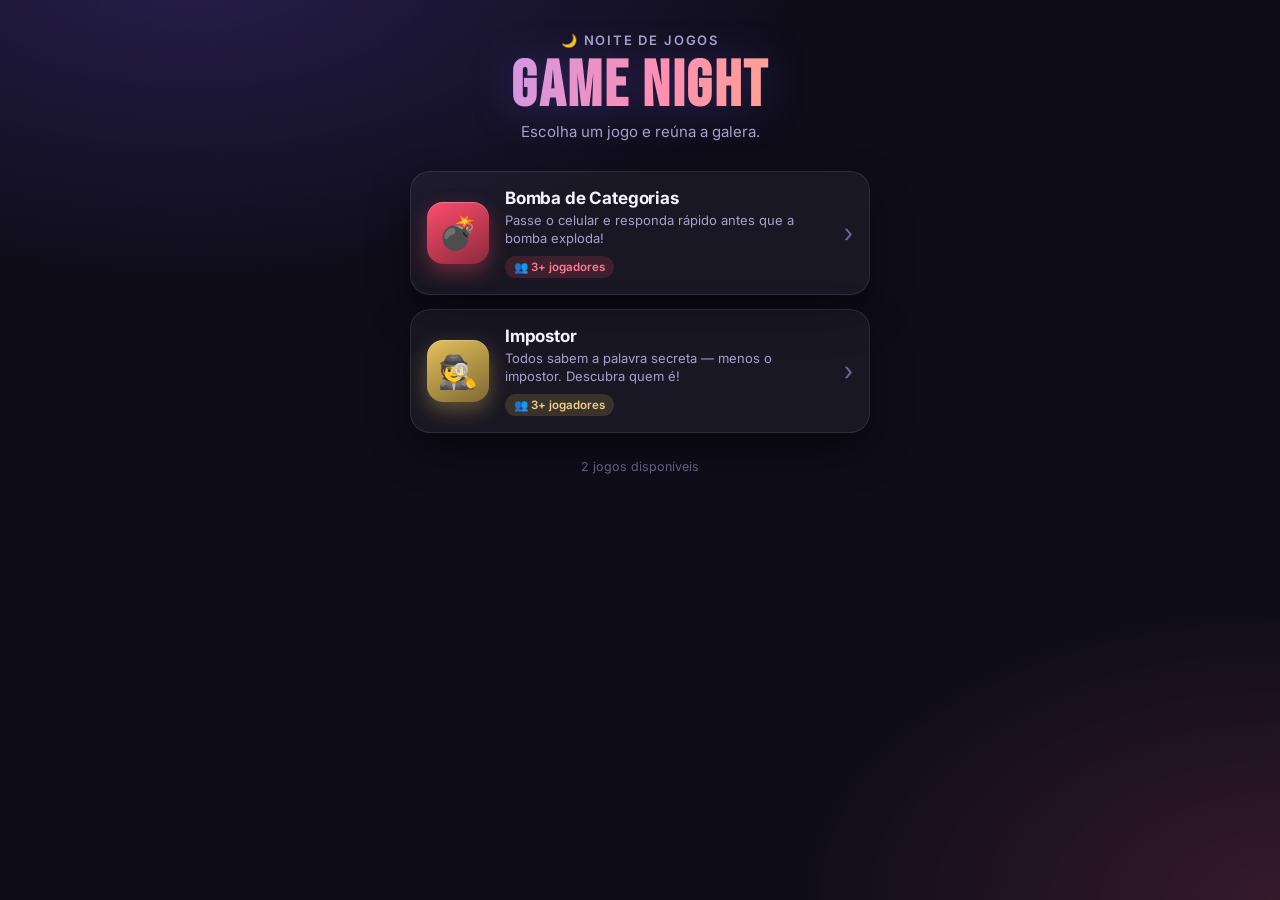
==== index.html @ 2c972a1d "V1.0" ====
<!DOCTYPE html>
<html lang="pt-BR">
<head>
  <meta charset="UTF-8">
  <meta name="viewport" content="width=device-width, initial-scale=1.0, viewport-fit=cover">
  <title>Game Night 🎲</title>

  <!-- Ícone da aba (dado) -->
  <link rel="icon" href="data:image/svg+xml,<svg xmlns='http://www.w3.org/2000/svg' viewBox='0 0 100 100'><text y='.9em' font-size='90'>🎲</text></svg>">

  <!-- Fontes (mesma família usada nos jogos, pra manter a identidade) -->
  <link rel="preconnect" href="https://fonts.googleapis.com">
  <link rel="preconnect" href="https://fonts.gstatic.com" crossorigin>
  <link href="https://fonts.googleapis.com/css2?family=Bebas+Neue&family=Inter:wght@400;500;600;700;800&display=swap" rel="stylesheet">

  <link rel="stylesheet" href="estilo.css">
</head>
<body>

  <main class="hub">

    <!-- ================= CABEÇALHO ================= -->
    <header class="cabecalho">
      <div class="eyebrow">🌙 Noite de Jogos</div>
      <h1 class="logo">GAME NIGHT</h1>
      <p class="tagline">Escolha um jogo e reúna a galera.</p>
    </header>

    <!-- ================= LISTA DE JOGOS ================= -->
    <!-- Preenchida automaticamente pelo app.js a partir do jogos.js -->
    <section id="lista-jogos" class="lista-jogos"></section>

    <!-- ================= RODAPÉ ================= -->
    <footer class="rodape">
      <span id="contador-jogos"></span>
    </footer>

  </main>

  <!-- Banco de jogos: edite ESTE arquivo para adicionar novos jogos -->
  <script src="jogos.js"></script>
  <!-- Lógica que monta os cards -->
  <script src="app.js"></script>
</body>
</html>
---- estilo.css ----
/* ============================================================
   GAME NIGHT — Hub de jogos
   Tema escuro, mobile-first, moderno e amigável.
   ============================================================ */

:root {
  --bg:        #0F0D1A;   /* fundo noite */
  --bg-2:      #17122E;   /* brilho do gradiente */
  --card:      rgba(255, 255, 255, 0.045);
  --card-hover: rgba(255, 255, 255, 0.075);
  --linha:     rgba(255, 255, 255, 0.09);
  --texto:     #F5F3FF;
  --texto-dim: #A7A1C9;
  --texto-fraco: #6E6890;
  --raio:      20px;
  --sombra:    0 18px 40px rgba(0, 0, 0, 0.45);
}

* {
  box-sizing: border-box;
  margin: 0;
  padding: 0;
  -webkit-tap-highlight-color: transparent;
}

html, body {
  min-height: 100%;
}

body {
  background:
    radial-gradient(ellipse 80% 60% at 15% -5%, rgba(124, 92, 255, 0.22), transparent 60%),
    radial-gradient(ellipse 70% 60% at 100% 100%, rgba(255, 92, 141, 0.16), transparent 55%),
    var(--bg);
  color: var(--texto);
  font-family: 'Inter', -apple-system, 'Segoe UI', sans-serif;
  min-height: 100vh;
  display: flex;
  justify-content: center;
  padding: 32px 20px calc(24px + env(safe-area-inset-bottom));
}

.hub {
  width: 100%;
  max-width: 460px;
  display: flex;
  flex-direction: column;
}

/* ================= CABEÇALHO ================= */
.cabecalho {
  text-align: center;
  margin-bottom: 30px;
  animation: surgir 0.5s ease both;
}

.eyebrow {
  font-size: 13px;
  font-weight: 600;
  letter-spacing: 0.14em;
  text-transform: uppercase;
  color: var(--texto-dim);
  margin-bottom: 10px;
}

.logo {
  font-family: 'Bebas Neue', sans-serif;
  font-size: 64px;
  line-height: 0.9;
  letter-spacing: 0.04em;
  background: linear-gradient(100deg, #B79CFF 0%, #FF8FB1 55%, #FFB27A 100%);
  -webkit-background-clip: text;
  background-clip: text;
  color: transparent;
  filter: drop-shadow(0 4px 20px rgba(124, 92, 255, 0.25));
}

.tagline {
  color: var(--texto-dim);
  font-size: 15px;
  margin-top: 6px;
}

/* ================= LISTA DE JOGOS ================= */
.lista-jogos {
  display: flex;
  flex-direction: column;
  gap: 14px;
}

.jogo-card {
  --cor: #7C5CFF; /* sobrescrita por jogo via inline style */
  display: flex;
  align-items: center;
  gap: 16px;
  padding: 16px;
  border-radius: var(--raio);
  background: var(--card);
  border: 1px solid var(--linha);
  box-shadow: var(--sombra);
  text-decoration: none;
  color: inherit;
  cursor: pointer;
  transition: transform 0.16s ease, border-color 0.2s ease,
              background 0.2s ease, box-shadow 0.2s ease;
  animation: surgir 0.5s ease both;
}

.jogo-card:hover {
  background: var(--card-hover);
  border-color: color-mix(in srgb, var(--cor) 55%, transparent);
  transform: translateY(-3px);
  box-shadow: 0 22px 44px rgba(0, 0, 0, 0.5),
              0 0 0 1px color-mix(in srgb, var(--cor) 30%, transparent);
}

.jogo-card:active {
  transform: scale(0.98);
}

/* Tile do ícone (emoji) */
.jogo-icone {
  flex-shrink: 0;
  width: 62px;
  height: 62px;
  border-radius: 16px;
  display: flex;
  align-items: center;
  justify-content: center;
  font-size: 32px;
  background: linear-gradient(150deg,
              var(--cor),
              color-mix(in srgb, var(--cor) 55%, #000));
  box-shadow: 0 8px 20px color-mix(in srgb, var(--cor) 35%, transparent),
              inset 0 1px 0 rgba(255, 255, 255, 0.25);
}

/* Textos do card */
.jogo-info {
  flex: 1;
  min-width: 0;
}

.jogo-nome {
  font-size: 17px;
  font-weight: 700;
  letter-spacing: -0.01em;
  margin-bottom: 3px;
}

.jogo-desc {
  font-size: 13px;
  line-height: 1.4;
  color: var(--texto-dim);
  margin-bottom: 9px;
}

.jogo-meta {
  display: flex;
  flex-wrap: wrap;
  gap: 6px;
}

.pill {
  font-size: 11.5px;
  font-weight: 600;
  padding: 4px 9px;
  border-radius: 20px;
  background: color-mix(in srgb, var(--cor) 16%, transparent);
  color: color-mix(in srgb, var(--cor) 75%, #fff);
  white-space: nowrap;
}

/* Seta indicando "toque" */
.jogo-seta {
  flex-shrink: 0;
  font-size: 26px;
  line-height: 1;
  color: var(--texto-fraco);
  transition: transform 0.16s ease, color 0.2s ease;
}

.jogo-card:hover .jogo-seta {
  color: var(--cor);
  transform: translateX(3px);
}

/* Estado vazio (nenhum jogo cadastrado) */
.vazio {
  text-align: center;
  color: var(--texto-dim);
  padding: 40px 20px;
  border: 1px dashed var(--linha);
  border-radius: var(--raio);
  font-size: 14px;
}

/* ================= RODAPÉ ================= */
.rodape {
  text-align: center;
  margin-top: 26px;
  font-size: 12.5px;
  color: var(--texto-fraco);
}

/* ================= ANIMAÇÕES ================= */
@keyframes surgir {
  from { opacity: 0; transform: translateY(10px); }
  to   { opacity: 1; transform: translateY(0); }
}

@media (prefers-reduced-motion: reduce) {
  * { animation: none !important; transition: none !important; }
}

/* Telas bem pequenas */
@media (max-width: 360px) {
  .logo { font-size: 54px; }
  .jogo-icone { width: 54px; height: 54px; font-size: 28px; }
}
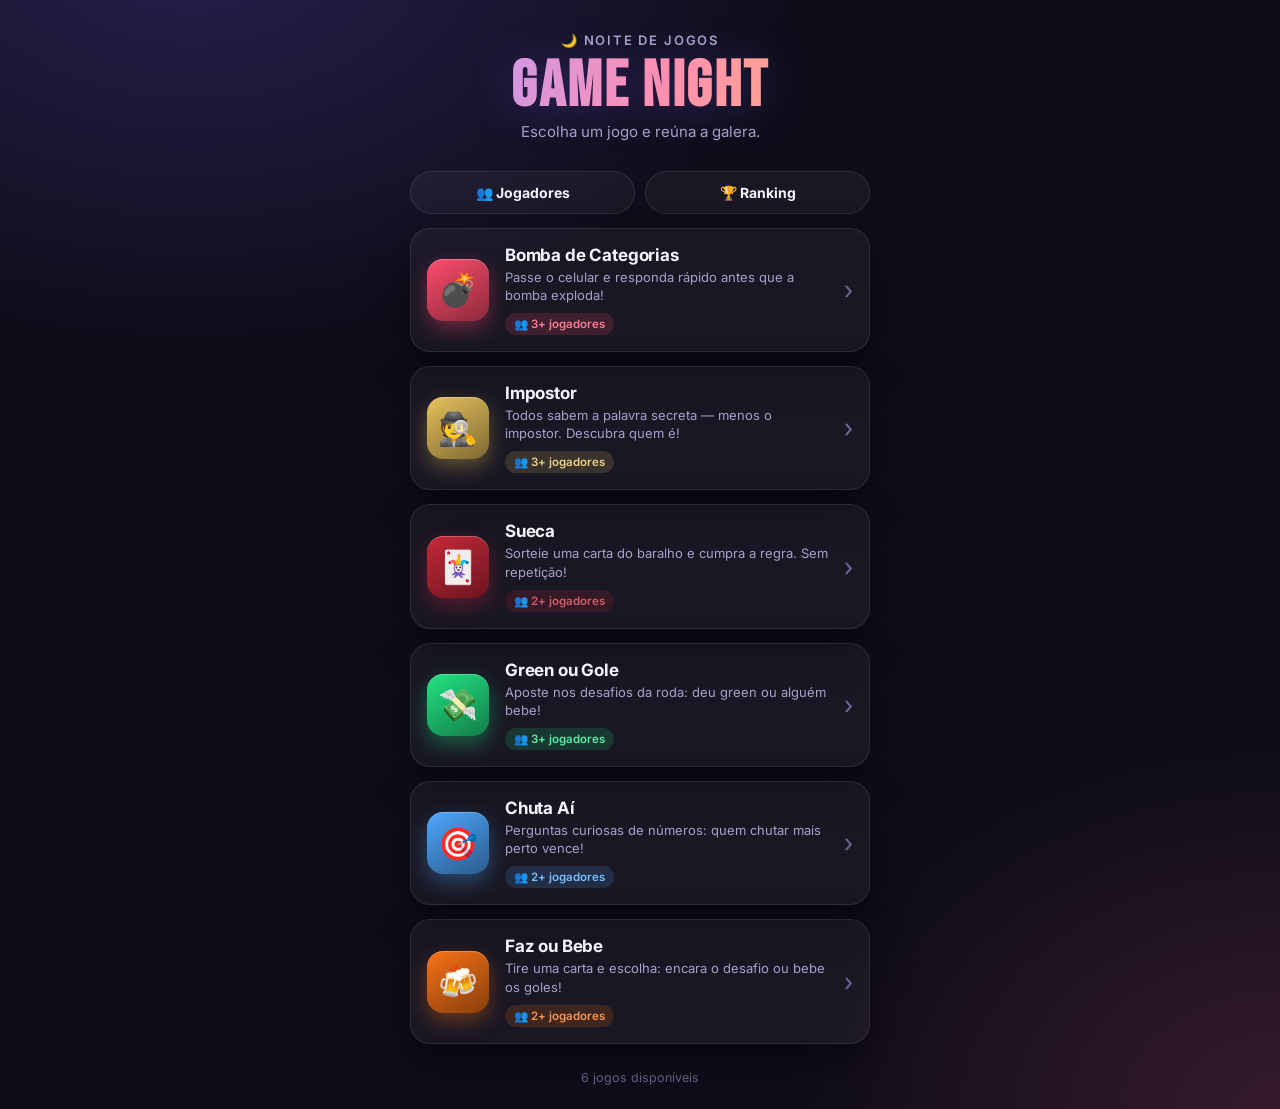
==== commit 14a765ed: "Adiciona mesa global de jogadores e ranking geral e por jogo integrado aos jogos" ====
--- a/index.html
+++ b/index.html
@@ -26,6 +26,29 @@
       <p class="tagline">Escolha um jogo e reúna a galera.</p>
     </header>
 
+    <!-- ================= MESA E RANKING ================= -->
+    <section class="paineis-topo">
+      <button class="chip-painel" id="chip-mesa" onclick="alternarPainel('painel-mesa')">👥 Jogadores</button>
+      <button class="chip-painel" id="chip-ranking" onclick="alternarPainel('painel-ranking')">🏆 Ranking</button>
+    </section>
+
+    <!-- Mesa: cadastre a galera uma vez e os nomes entram nos jogos -->
+    <section class="painel" id="painel-mesa">
+      <p class="painel-dica">Cadastre a galera uma vez: os nomes entram automaticamente nos jogos e alimentam o ranking. 🎉</p>
+      <div class="add-row">
+        <input type="text" id="input-nome" maxlength="14" placeholder="Nome do jogador" autocomplete="off">
+        <button class="btn-add" onclick="hubAdicionarJogador()">+</button>
+      </div>
+      <div class="lista-mesa" id="lista-mesa"></div>
+    </section>
+
+    <!-- Ranking: geral e por jogo -->
+    <section class="painel" id="painel-ranking">
+      <div class="abas-ranking" id="abas-ranking"></div>
+      <div class="ranking-lista" id="ranking-lista"></div>
+      <button class="btn-zerar" onclick="hubZerarRanking()">🗑 Zerar ranking</button>
+    </section>
+
     <!-- ================= LISTA DE JOGOS ================= -->
     <!-- Preenchida automaticamente pelo app.js a partir do jogos.js -->
     <section id="lista-jogos" class="lista-jogos"></section>
@@ -37,6 +60,8 @@
 
   </main>
 
+  <!-- Mesa global e ranking compartilhado entre os jogos -->
+  <script src="ranking.js"></script>
   <!-- Banco de jogos: edite ESTE arquivo para adicionar novos jogos -->
   <script src="jogos.js"></script>
   <!-- Lógica que monta os cards -->
--- a/estilo.css
+++ b/estilo.css
@@ -81,6 +81,143 @@
   margin-top: 6px;
 }
 
+/* ================= MESA E RANKING ================= */
+.paineis-topo {
+  display: flex;
+  gap: 10px;
+  margin-bottom: 14px;
+  animation: surgir 0.5s ease both;
+}
+
+.chip-painel {
+  flex: 1;
+  background: var(--card);
+  border: 1px solid var(--linha);
+  color: var(--texto);
+  font-family: inherit;
+  font-size: 14px;
+  font-weight: 700;
+  padding: 12px 10px;
+  border-radius: 999px;
+  cursor: pointer;
+  transition: transform 0.12s, border-color 0.2s, background 0.2s;
+}
+.chip-painel:hover { background: var(--card-hover); border-color: rgba(183, 156, 255, 0.5); }
+.chip-painel:active { transform: scale(0.96); }
+
+.painel {
+  display: none;
+  flex-direction: column;
+  gap: 12px;
+  background: var(--card);
+  border: 1px solid var(--linha);
+  border-radius: var(--raio);
+  padding: 16px;
+  margin-bottom: 14px;
+}
+.painel.aberto { display: flex; animation: surgir 0.3s ease both; }
+
+.painel-dica { font-size: 13px; color: var(--texto-dim); line-height: 1.5; }
+
+.add-row { display: flex; gap: 10px; }
+
+.add-row input {
+  flex: 1;
+  background: rgba(255, 255, 255, 0.05);
+  border: 1px solid var(--linha);
+  border-radius: 14px;
+  padding: 12px 14px;
+  color: var(--texto);
+  font-family: inherit;
+  font-size: 15px;
+  outline: none;
+  transition: border-color 0.2s;
+}
+.add-row input:focus { border-color: #B79CFF; }
+
+.btn-add {
+  width: 48px;
+  border: none;
+  border-radius: 14px;
+  background: linear-gradient(150deg, #B79CFF, #7C5CFF);
+  color: #16102E;
+  font-size: 22px;
+  font-weight: 800;
+  cursor: pointer;
+  transition: transform 0.12s;
+}
+.btn-add:active { transform: scale(0.93); }
+
+.lista-mesa { display: flex; flex-wrap: wrap; gap: 8px; }
+
+.chip-nome {
+  background: rgba(255, 255, 255, 0.06);
+  border: 1px solid var(--linha);
+  color: var(--texto);
+  font-family: inherit;
+  font-size: 14px;
+  font-weight: 600;
+  padding: 8px 13px;
+  border-radius: 999px;
+  cursor: pointer;
+  transition: transform 0.12s, border-color 0.2s;
+}
+.chip-nome:active { transform: scale(0.93); border-color: #FF8FB1; }
+.chip-nome .x { color: #FF8FB1; font-weight: 800; margin-left: 3px; }
+
+.mesa-vazia { font-size: 13px; color: var(--texto-fraco); text-align: center; padding: 8px 0; }
+
+.abas-ranking { display: flex; flex-wrap: wrap; gap: 8px; }
+
+.aba-ranking {
+  background: rgba(255, 255, 255, 0.05);
+  border: 1px solid var(--linha);
+  color: var(--texto-dim);
+  font-family: inherit;
+  font-size: 12.5px;
+  font-weight: 700;
+  padding: 7px 12px;
+  border-radius: 999px;
+  cursor: pointer;
+  transition: color 0.2s, border-color 0.2s;
+}
+.aba-ranking.ativa {
+  color: #B79CFF;
+  border-color: rgba(183, 156, 255, 0.55);
+  background: rgba(124, 92, 255, 0.12);
+}
+
+.ranking-lista { display: flex; flex-direction: column; gap: 8px; }
+
+.ranking-row {
+  display: flex;
+  align-items: center;
+  gap: 10px;
+  background: rgba(255, 255, 255, 0.04);
+  border: 1px solid var(--linha);
+  border-radius: 12px;
+  padding: 11px 14px;
+  font-size: 14px;
+}
+.ranking-row .pos { width: 34px; font-weight: 800; color: var(--texto-dim); }
+.ranking-row .nome { flex: 1; font-weight: 700; }
+.ranking-row .pts { color: #B79CFF; font-weight: 800; font-variant-numeric: tabular-nums; }
+
+.btn-zerar {
+  align-self: center;
+  background: transparent;
+  border: 1px solid var(--linha);
+  color: var(--texto-fraco);
+  font-family: inherit;
+  font-size: 12.5px;
+  font-weight: 600;
+  padding: 8px 16px;
+  border-radius: 999px;
+  cursor: pointer;
+  transition: color 0.2s, border-color 0.2s;
+}
+.btn-zerar:active { color: #FF8FB1; border-color: #FF8FB1; }
+
 /* ================= LISTA DE JOGOS ================= */
 .lista-jogos {
   display: flex;
